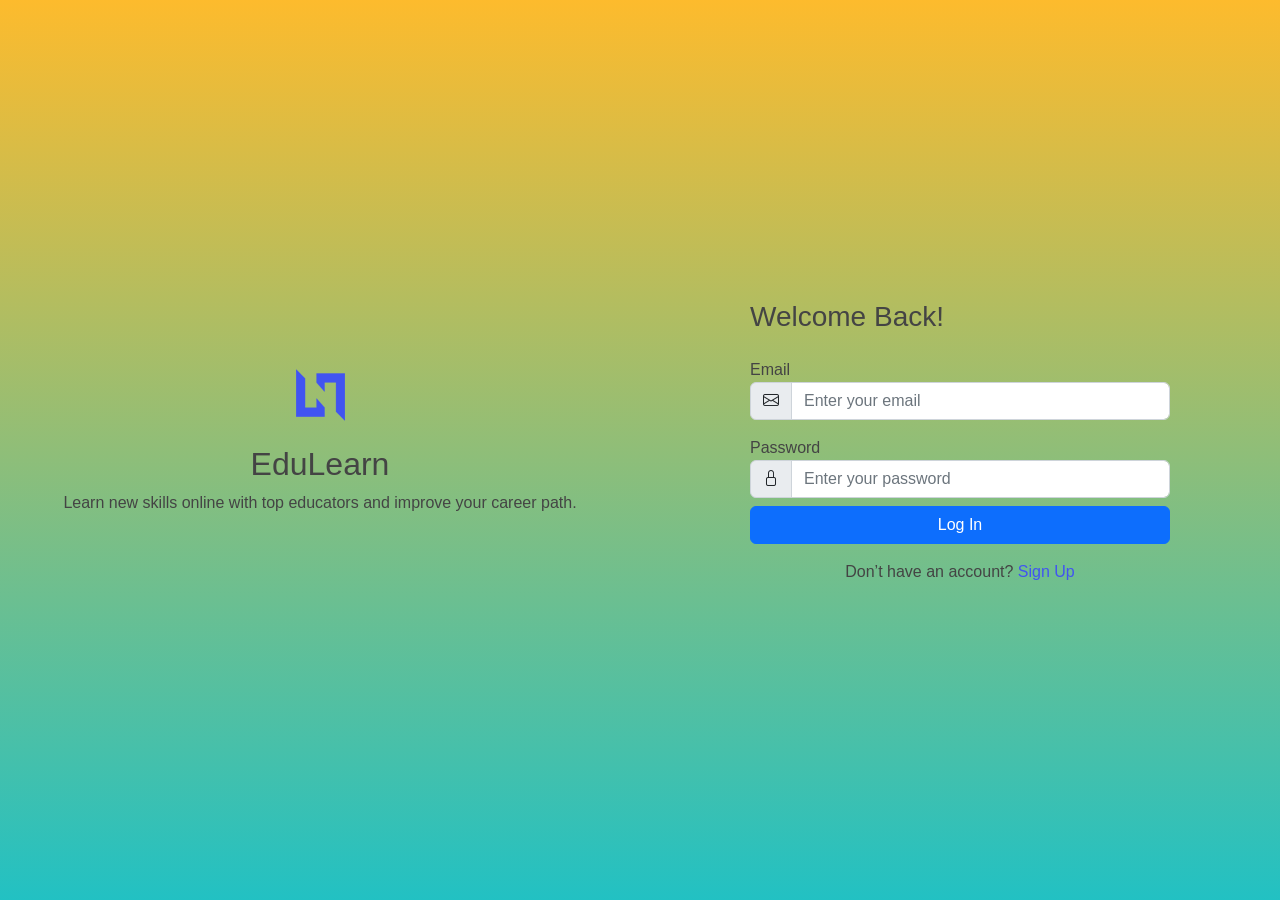
==== Frontend/index.html @ 51e7452d "first commit" ====
<!DOCTYPE html>
<html lang="en">
<head>
<meta charset="UTF-8">
<meta name="viewport" content="width=device-width, initial-scale=1.0">
<title>EduLearn Auth</title>

<link rel="stylesheet" href="assets/vendor/bootstrap/css/bootstrap.min.css">
<link rel="stylesheet" href="assets/vendor/bootstrap-icons/bootstrap-icons.css">
<link rel="stylesheet" href="assets/css/style.css">

</head>
<body>

<section class="login-section">

<div class="container-fluid">
<div class="row align-items-center">

<!-- LEFT SIDE -->
<div class="col-lg-6 login-left text-center">
    
    <div class="login-illustration mb-4">
        <img src="assets/img/logo.png" class="img-fluid" alt="">
    </div>

    <h2>EduLearn</h2>
    <p>Learn new skills online with top educators and improve your career path.</p>

</div>

<!-- RIGHT SIDE -->
<div class="col-lg-6 login-right d-flex align-items-center">

<div class="login-form-wrapper">

<!-- LOGIN FORM -->
<div id="loginForm">

<h3 class="mb-4">Welcome Back!</h3>

<form onsubmit="loginUser(event)">

<div class="mb-3">
<label>Email</label>
<div class="input-group">
<span class="input-group-text"><i class="bi bi-envelope"></i></span>
<input type="email" id="loginEmail" class="form-control" placeholder="Enter your email" required>
</div>
</div>

<div class="mb-2">
<label>Password</label>
<div class="input-group">
<span class="input-group-text"><i class="bi bi-lock"></i></span>
<input type="password" id="loginPassword" class="form-control" placeholder="Enter your password" required>
</div>
</div>

<button type="submit" class="btn btn-primary w-100 mb-3">Log In</button>

<div class="text-center">
<p>Don’t have an account?
<a href="#" onclick="showRegister()">Sign Up</a>
</p>
</div>

</form>

</div>

<!-- REGISTER FORM -->
<div id="registerForm" style="display:none;">

<h3 class="mb-4">Create Account</h3>

<form onsubmit="registerUser(event)">

<div class="mb-3">
<label>Full Name</label>
<div class="input-group">
<span class="input-group-text"><i class="bi bi-person"></i></span>
<input type="text" id="registerName" class="form-control" placeholder="Enter your name" required>
</div>
</div>

<div class="mb-3">
<label>Email</label>
<div class="input-group">
<span class="input-group-text"><i class="bi bi-envelope"></i></span>
<input type="email" id="registerEmail" class="form-control" placeholder="Enter your email" required>
</div>
</div>

<div class="mb-3">
<label>Password</label>
<div class="input-group">
<span class="input-group-text"><i class="bi bi-lock"></i></span>
<input type="password" id="registerPassword" class="form-control" placeholder="Create password" required>
</div>
</div>

<button type="submit" class="btn btn-primary w-100 mb-3">Register</button>

<div class="text-center">
<p>Already have an account?
<a href="#" onclick="showLogin()">Login</a>
</p>
</div>

</form>

</div>

</div>
</div>

</div>
</div>

</section>

<script src="assets/vendor/bootstrap/js/bootstrap.bundle.min.js"></script>

<script>
// 🔁 SWITCH FORMS
function showRegister(){
document.getElementById("loginForm").style.display="none";
document.getElementById("registerForm").style.display="block";
}

function showLogin(){
document.getElementById("registerForm").style.display="none";
document.getElementById("loginForm").style.display="block";
}

// 🌐 BACKEND URL
const BASE_URL = "http://localhost:8080/api/auth";

// 🔐 LOGIN
async function loginUser(event) {
    event.preventDefault();

    const email = document.getElementById("loginEmail").value;
    const password = document.getElementById("loginPassword").value;

    try {
        const response = await fetch(`${BASE_URL}/login`, {
            method: "POST",
            headers: {
                "Content-Type": "application/json"
            },
            body: JSON.stringify({ email, password })
        });

        const data = await response.text();

        if (response.ok) {
            alert("Login Successful ✅");
            console.log(data);
        } else {
            alert("Error: " + data);
        }

    } catch (error) {
        console.error(error);
        alert("Server error");
    }
}

// 📝 REGISTER
async function registerUser(event) {
    event.preventDefault();

    const name = document.getElementById("registerName").value;
    const email = document.getElementById("registerEmail").value;
    const password = document.getElementById("registerPassword").value;

    try {
        const response = await fetch(`${BASE_URL}/signup`, {
            method: "POST",
            headers: {
                "Content-Type": "application/json"
            },
            body: JSON.stringify({ name, email, password })
        });

        const data = await response.text();

        if (response.ok) {
            alert("Registration Successful ✅");
            showLogin();
        } else {
            alert("Error: " + data);
        }

    } catch (error) {
        console.error(error);
        alert("Server error");
    }
}
</script>

</body>
</html>
---- Frontend/assets/css/style.css ----
:root {
  scroll-behavior: smooth;
}

body {
  font-family: "Open Sans", sans-serif;
  /* background: #f6f9ff; */
  /* background: #EEAECA;
background: radial-gradient(circle, rgba(238, 174, 202, 1) 0%, rgba(148, 187, 233, 1) 100%); */
/* background: #020024;
background: linear-gradient(90deg, rgba(2, 0, 36, 1) 0%, rgba(9, 9, 121, 1) 35%, rgba(0, 212, 255, 1) 100%); */
/* background: #2A7B9B;
background: linear-gradient(90deg, rgba(42, 123, 155, 1) 0%, rgba(87, 199, 133, 1) 50%, rgba(237, 221, 83, 1) 100%); */
background: #22C1C3;
background: linear-gradient(0deg, rgba(34, 193, 195, 1) 0%, rgba(253, 187, 45, 1) 100%);
  color: #444444;
}

a {
  color: #4154f1;
  text-decoration: none;
}

a:hover {
  color: #717ff5;
  text-decoration: none;
}

h1,
h2,
h3,
h4,
h5,
h6 {
  font-family: "Nunito", sans-serif;
}

/*--------------------------------------------------------------
# Main
--------------------------------------------------------------*/
#main {
  margin-top: 60px;
  padding: 20px 30px;
  transition: all 0.3s;
}

@media (max-width: 1199px) {
  #main {
    padding: 20px;
  }
}

/*--------------------------------------------------------------
# Page Title
--------------------------------------------------------------*/
/* css for loading division start */

#divLoading
{
display : none;
}
#divLoading.show
{
display : block;
position : fixed;
z-index: 100;
background-image : url('/srlogistics/sounds/32.gif');
background-color:#666;
opacity : 0.4;
background-repeat : no-repeat;
background-position : center;
left : 0;
bottom : 0;
right : 0;
top : 0;
}
#loadinggif.show
{
left : 50%;
top : 50%;
position : absolute;
z-index : 101;
width : 32px;
height : 32px;
margin-left : -16px;
margin-top : -16px;
}

/* css for loading division end */

.pagetitle {
  margin-bottom: 0px;
}

.pagetitle h1 {
  font-size: 24px;
  margin-bottom: 0;
  font-weight: 600;
  color: #012970;
}

/*--------------------------------------------------------------
# Back to top button
--------------------------------------------------------------*/
.back-to-top {
  position: fixed;
  visibility: hidden;
  opacity: 0;
  right: 15px;
  bottom: 15px;
  z-index: 99999;
  background: #4154f1;
  width: 40px;
  height: 40px;
  border-radius: 4px;
  transition: all 0.4s;
}

.back-to-top i {
  font-size: 24px;
  color: #fff;
  line-height: 0;
}

.back-to-top:hover {
  background: #6776f4;
  color: #fff;
}

.back-to-top.active {
  visibility: visible;
  opacity: 1;
}

/*--------------------------------------------------------------
# Override some default Bootstrap stylings
--------------------------------------------------------------*/
/* Dropdown menus */
.dropdown-menu {
  border-radius: 4px;
  padding: 10px 0;
  -webkit-animation-name: dropdown-animate;
  animation-name: dropdown-animate;
  -webkit-animation-duration: 0.2s;
  animation-duration: 0.2s;
  -webkit-animation-fill-mode: both;
  animation-fill-mode: both;
  border: 0;
  box-shadow: 0 5px 30px 0 rgba(82, 63, 105, 0.2);
}

.dropdown-menu .dropdown-header,
.dropdown-menu .dropdown-footer {
  text-align: center;
  font-size: 15px;
  padding: 10px 25px;
}

.dropdown-menu .dropdown-footer a {
  color: #444444;
  text-decoration: underline;
}

.dropdown-menu .dropdown-footer a:hover {
  text-decoration: none;
}

.dropdown-menu .dropdown-divider {
  color: #a5c5fe;
  margin: 0;
}

.dropdown-menu .dropdown-item {
  font-size: 14px;
  padding: 10px 15px;
  transition: 0.3s;
}

.dropdown-menu .dropdown-item i {
  margin-right: 10px;
  font-size: 18px;
  line-height: 0;
}

.dropdown-menu .dropdown-item:hover {
  background-color: #f6f9ff;
}

@media (min-width: 768px) {
  .dropdown-menu-arrow::before {
    content: "";
    width: 13px;
    height: 13px;
    background: #fff;
    position: absolute;
    top: -7px;
    right: 20px;
    transform: rotate(45deg);
    border-top: 1px solid #eaedf1;
    border-left: 1px solid #eaedf1;
  }
}

@-webkit-keyframes dropdown-animate {
  0% {
    opacity: 0;
  }

  100% {
    opacity: 1;
  }

  0% {
    opacity: 0;
  }
}

@keyframes dropdown-animate {
  0% {
    opacity: 0;
  }

  100% {
    opacity: 1;
  }

  0% {
    opacity: 0;
  }
}

/* Light Backgrounds */
.bg-primary-light {
  background-color: #cfe2ff;
  border-color: #cfe2ff;
}

.bg-secondary-light {
  background-color: #e2e3e5;
  border-color: #e2e3e5;
}

.bg-success-light {
  background-color: #d1e7dd;
  border-color: #d1e7dd;
}

.bg-danger-light {
  background-color: #f8d7da;
  border-color: #f8d7da;
}

.bg-warning-light {
  background-color: #fff3cd;
  border-color: #fff3cd;
}

.bg-info-light {
  background-color: #cff4fc;
  border-color: #cff4fc;
}

.bg-dark-light {
  background-color: #d3d3d4;
  border-color: #d3d3d4;
}

/* Card */
.card {
  margin-bottom: 30px;
  border: none;
  border-radius: 5px;
  box-shadow: 0px 0 30px rgba(1, 41, 112, 0.1);
}

.card-header,
.card-footer {
  border-color: #ebeef4;
  background-color: #fff;
  color: #798eb3;
  padding: 15px;
}

.card-title {
  padding: 20px 0 15px 0;
  font-size: 18px;
  font-weight: 500;
  color: #012970;
  font-family: "Poppins", sans-serif;
}

.card-title span {
  color: #899bbd;
  font-size: 14px;
  font-weight: 400;
}

.card-body {
  padding: 0 20px 20px 20px;
}

.card-img-overlay {
  background-color: rgba(255, 255, 255, 0.6);
}

/* Alerts */
.alert-heading {
  font-weight: 500;
  font-family: "Poppins", sans-serif;
  font-size: 20px;
}

/* Close Button */
.btn-close {
  background-size: 25%;
}

.btn-close:focus {
  outline: 0;
  box-shadow: none;
}

/* Accordion */
.accordion-item {
  border: 1px solid #ebeef4;
}

.accordion-button:focus {
  outline: 0;
  box-shadow: none;
}

.accordion-button:not(.collapsed) {
  color: #012970;
  background-color: #f6f9ff;
}

.accordion-flush .accordion-button {
  padding: 15px 0;
  background: none;
  border: 0;
}

.accordion-flush .accordion-button:not(.collapsed) {
  box-shadow: none;
  color: #4154f1;
}

.accordion-flush .accordion-body {
  padding: 0 0 15px 0;
  color: #3e4f6f;
  font-size: 15px;
}

/* Breadcrumbs */
.breadcrumb {
  font-size: 14px;
  font-family: "Nunito", sans-serif;
  color: #899bbd;
  font-weight: 600;
}

.breadcrumb a {
  color: #899bbd;
  transition: 0.3s;
}

.breadcrumb a:hover {
  color: #51678f;
}

.breadcrumb .breadcrumb-item::before {
  color: #899bbd;
}

.breadcrumb .active {
  color: #51678f;
  font-weight: 600;
}

/* Bordered Tabs */
.nav-tabs-bordered {
  border-bottom: 2px solid #ebeef4;
}

.nav-tabs-bordered .nav-link {
  margin-bottom: -2px;
  border: none;
  color: #2c384e;
}

.nav-tabs-bordered .nav-link:hover,
.nav-tabs-bordered .nav-link:focus {
  color: #4154f1;
}

.nav-tabs-bordered .nav-link.active {
  background-color: #fff;
  color: #4154f1;
  border-bottom: 2px solid #4154f1;
}

/*--------------------------------------------------------------
# Header
--------------------------------------------------------------*/
.logo {
  line-height: 1;
}

@media (min-width: 1200px) {
  .logo {
    width: 280px;
  }
}

.logo img {
  max-height: 26px;
  margin-right: 6px;
}

.logo span {
  font-size: 26px;
  font-weight: 700;
  color: #012970;
  font-family: "Nunito", sans-serif;
}

.header {
  transition: all 0.5s;
  z-index: 997;
  height: 60px;
  box-shadow: 0px 2px 20px rgba(1, 41, 112, 0.1);
  background-color: #fff;
  padding-left: 20px;
  /* Toggle Sidebar Button */
  /* Search Bar */
}

.header .toggle-sidebar-btn {
  font-size: 32px;
  padding-left: 10px;
  cursor: pointer;
  color: #012970;
}

.header .search-bar {
  min-width: 360px;
  padding: 0 20px;
}

@media (max-width: 1199px) {
  .header .search-bar {
    position: fixed;
    top: 50px;
    left: 0;
    right: 0;
    padding: 20px;
    box-shadow: 0px 0px 15px 0px rgba(1, 41, 112, 0.1);
    background: white;
    z-index: 9999;
    transition: 0.3s;
    visibility: hidden;
    opacity: 0;
  }

  .header .search-bar-show {
    top: 60px;
    visibility: visible;
    opacity: 1;
  }
}

.header .search-form {
  width: 100%;
}

.header .search-form input {
  border: 0;
  font-size: 14px;
  color: #012970;
  border: 1px solid rgba(1, 41, 112, 0.2);
  padding: 7px 38px 7px 8px;
  border-radius: 3px;
  transition: 0.3s;
  width: 100%;
}

.header .search-form input:focus,
.header .search-form input:hover {
  outline: none;
  box-shadow: 0 0 10px 0 rgba(1, 41, 112, 0.15);
  border: 1px solid rgba(1, 41, 112, 0.3);
}

.header .search-form button {
  border: 0;
  padding: 0;
  margin-left: -30px;
  background: none;
}

.header .search-form button i {
  color: #012970;
}

/*--------------------------------------------------------------
# Header Nav
--------------------------------------------------------------*/
.header-nav ul {
  list-style: none;
}

.header-nav>ul {
  margin: 0;
  padding: 0;
}

.header-nav .nav-icon {
  font-size: 22px;
  color: #012970;
  margin-right: 25px;
  position: relative;
}

.header-nav .nav-profile {
  color: #012970;
}

.header-nav .nav-profile img {
  max-height: 36px;
}

.header-nav .nav-profile span {
  font-size: 14px;
  font-weight: 600;
}

.header-nav .badge-number {
  position: absolute;
  inset: -2px -5px auto auto;
  font-weight: normal;
  font-size: 12px;
  padding: 3px 6px;
}

.header-nav .notifications {
  inset: 8px -15px auto auto !important;
}

.header-nav .notifications .notification-item {
  display: flex;
  align-items: center;
  padding: 15px 10px;
  transition: 0.3s;
}

.header-nav .notifications .notification-item i {
  margin: 0 20px 0 10px;
  font-size: 24px;
}

.header-nav .notifications .notification-item h4 {
  font-size: 16px;
  font-weight: 600;
  margin-bottom: 5px;
}

.header-nav .notifications .notification-item p {
  font-size: 13px;
  margin-bottom: 3px;
  color: #919191;
}

.header-nav .notifications .notification-item:hover {
  background-color: #f6f9ff;
}

.header-nav .messages {
  inset: 8px -15px auto auto !important;
}

.header-nav .messages .message-item {
  padding: 15px 10px;
  transition: 0.3s;
}

.header-nav .messages .message-item a {
  display: flex;
}

.header-nav .messages .message-item img {
  margin: 0 20px 0 10px;
  max-height: 40px;
}

.header-nav .messages .message-item h4 {
  font-size: 16px;
  font-weight: 600;
  margin-bottom: 5px;
  color: #444444;
}

.header-nav .messages .message-item p {
  font-size: 13px;
  margin-bottom: 3px;
  color: #919191;
}

.header-nav .messages .message-item:hover {
  background-color: #f6f9ff;
}

.header-nav .profile {
  min-width: 240px;
  padding-bottom: 0;
  top: 8px !important;
}

.header-nav .profile .dropdown-header h6 {
  font-size: 18px;
  margin-bottom: 0;
  font-weight: 600;
  color: #444444;
}

.header-nav .profile .dropdown-header span {
  font-size: 14px;
}

.header-nav .profile .dropdown-item {
  font-size: 14px;
  padding: 10px 15px;
  transition: 0.3s;
}

.header-nav .profile .dropdown-item i {
  margin-right: 10px;
  font-size: 18px;
  line-height: 0;
}

.header-nav .profile .dropdown-item:hover {
  background-color: #f6f9ff;
}

/*--------------------------------------------------------------
# Sidebar
--------------------------------------------------------------*/
.sidebar {
  position: fixed;
  top: 60px;
  left: 0;
  bottom: 0;
  width: 300px;
  z-index: 996;
  transition: all 0.3s;
  padding: 20px;
  overflow-y: auto;
  scrollbar-width: thin;
  scrollbar-color: #aab7cf transparent;
  box-shadow: 0px 0px 20px rgba(1, 41, 112, 0.1);
  background-color: #fff;
}

@media (max-width: 1199px) {
  .sidebar {
    left: -300px;
  }
}

.sidebar::-webkit-scrollbar {
  width: 5px;
  height: 8px;
  background-color: #fff;
}

.sidebar::-webkit-scrollbar-thumb {
  background-color: #aab7cf;
}

@media (min-width: 1200px) {

  #main,
  #footer {
    margin-left: 300px;
  }
}

@media (max-width: 1199px) {
  .toggle-sidebar .sidebar {
    left: 0;
  }
}

@media (min-width: 1200px) {

  .toggle-sidebar #main,
  .toggle-sidebar #footer {
    margin-left: 0;
  }

  .toggle-sidebar .sidebar {
    left: -300px;
  }
}

.sidebar-nav {
  padding: 0;
  margin: 0;
  list-style: none;
}

.sidebar-nav li {
  padding: 0;
  margin: 0;
  list-style: none;
}

.sidebar-nav .nav-item {
  margin-bottom: 5px;
}

.sidebar-nav .nav-heading {
  font-size: 11px;
  text-transform: uppercase;
  color: #899bbd;
  font-weight: 600;
  margin: 10px 0 5px 15px;
}

.sidebar-nav .nav-link {
  display: flex;
  align-items: center;
  font-size: 15px;
  font-weight: 600;
  color: #4154f1;
  transition: 0.3;
  background: #f6f9ff;
  padding: 10px 15px;
  border-radius: 4px;
}

.sidebar-nav .nav-link i {
  font-size: 16px;
  margin-right: 10px;
  color: #4154f1;
}

.sidebar-nav .nav-link.collapsed {
  color: #012970;
  background: #fff;
}

.sidebar-nav .nav-link.collapsed i {
  color: #899bbd;
}

.sidebar-nav .nav-link:hover {
  color: #4154f1;
  background: #f6f9ff;
}

.sidebar-nav .nav-link:hover i {
  color: #4154f1;
}

.sidebar-nav .nav-link .bi-chevron-down {
  margin-right: 0;
  transition: transform 0.2s ease-in-out;
}

.sidebar-nav .nav-link:not(.collapsed) .bi-chevron-down {
  transform: rotate(180deg);
}

.sidebar-nav .nav-content {
  padding: 5px 0 0 0;
  margin: 0;
  list-style: none;
}

.sidebar-nav .nav-content a {
  display: flex;
  align-items: center;
  font-size: 14px;
  font-weight: 600;
  color: #012970;
  transition: 0.3;
  padding: 10px 0 10px 40px;
  transition: 0.3s;
}

.sidebar-nav .nav-content a i {
  font-size: 6px;
  margin-right: 8px;
  line-height: 0;
  border-radius: 50%;
}

.sidebar-nav .nav-content a:hover,
.sidebar-nav .nav-content a.active {
  color: #4154f1;
}

.sidebar-nav .nav-content a.active i {
  background-color: #4154f1;
}

/*--------------------------------------------------------------
# Dashboard
--------------------------------------------------------------*/
/* Filter dropdown */
.dashboard .filter {
  position: absolute;
  right: 0px;
  top: 15px;
  
}

.dashboard .filter .icon {
  color: #aab7cf;
  padding-right: 20px;
  padding-bottom: 5px;
  transition: 0.3s;
  font-size: 16px;
}

.dashboard .filter .icon:hover,
.dashboard .filter .icon:focus {
  color: #4154f1;
}

.dashboard .filter .dropdown-header {
  padding: 8px 15px;
}

.dashboard .filter .dropdown-header h6 {
  text-transform: uppercase;
  font-size: 14px;
  font-weight: 600;
  letter-spacing: 1px;
  color: #aab7cf;
  margin-bottom: 0;
  padding: 0;
}

.dashboard .filter .dropdown-item {
  padding: 8px 15px;
}

/* Info Cards */
.dashboard .info-card {
  padding-bottom: 10px;
}

.dashboard .info-card h6 {
  font-size: 28px;
  color: #012970;
  font-weight: 700;
  margin: 0;
  padding: 0;
}

.dashboard .card-icon {
  font-size: 32px;
  line-height: 0;
  width: 64px;
  height: 64px;
  flex-shrink: 0;
  flex-grow: 0;
}

.dashboard .sales-card .card-icon {
  color: #4154f1;
  background: #f6f6fe;
}

.dashboard .revenue-card .card-icon {
  color: #2eca6a;
  background: #e0f8e9;
}

.dashboard .customers-card .card-icon {
  color: #ff771d;
  background: #ffecdf;
}

/* Activity */
.dashboard .activity {
  font-size: 14px;
}

.dashboard .activity .activity-item .activite-label {
  color: #888;
  position: relative;
  flex-shrink: 0;
  flex-grow: 0;
  min-width: 64px;
}

.dashboard .activity .activity-item .activite-label::before {
  content: "";
  position: absolute;
  right: -11px;
  width: 4px;
  top: 0;
  bottom: 0;
  background-color: #eceefe;
}

.dashboard .activity .activity-item .activity-badge {
  margin-top: 3px;
  z-index: 1;
  font-size: 11px;
  line-height: 0;
  border-radius: 50%;
  flex-shrink: 0;
  border: 3px solid #fff;
  flex-grow: 0;
}

.dashboard .activity .activity-item .activity-content {
  padding-left: 10px;
  padding-bottom: 20px;
}

.dashboard .activity .activity-item:first-child .activite-label::before {
  top: 5px;
}

.dashboard .activity .activity-item:last-child .activity-content {
  padding-bottom: 0;
}

/* News & Updates */
.dashboard .news .post-item+.post-item {
  margin-top: 15px;
}

.dashboard .news img {
  width: 80px;
  float: left;
  border-radius: 5px;
}

.dashboard .news h4 {
  font-size: 15px;
  margin-left: 95px;
  font-weight: bold;
  margin-bottom: 5px;
}

.dashboard .news h4 a {
  color: #012970;
  transition: 0.3s;
}

.dashboard .news h4 a:hover {
  color: #4154f1;
}

.dashboard .news p {
  font-size: 14px;
  color: #777777;
  margin-left: 95px;
}

/* Recent Sales */
.dashboard .recent-sales {
  font-size: 14px;
}

.dashboard .recent-sales .table thead {
  background: #f6f6fe;
}

.dashboard .recent-sales .table thead th {
  border: 0;
}

.dashboard .recent-sales .dataTable-top {
  padding: 0 0 10px 0;
}

.dashboard .recent-sales .dataTable-bottom {
  padding: 10px 0 0 0;
}

/* Top Selling */
.dashboard .top-selling {
  font-size: 14px;
}

.dashboard .top-selling .table thead {
  background: #f6f6fe;
}

.dashboard .top-selling .table thead th {
  border: 0;
}

.dashboard .top-selling .table tbody td {
  vertical-align: middle;
}

.dashboard .top-selling img {
  border-radius: 5px;
  max-width: 60px;
}

/*--------------------------------------------------------------
# Icons list page
--------------------------------------------------------------*/
.iconslist {
  display: grid;
  max-width: 100%;
  grid-template-columns: repeat(auto-fit, minmax(180px, 1fr));
  gap: 1.25rem;
  padding-top: 15px;
}

.iconslist .icon {
  background-color: #fff;
  border-radius: 0.25rem;
  text-align: center;
  color: #012970;
  padding: 15px 0;
}

.iconslist i {
  margin: 0.25rem;
  font-size: 2.5rem;
}

.iconslist .label {
  font-family: var(--bs-font-monospace);
  display: inline-block;
  width: 100%;
  overflow: hidden;
  padding: 0.25rem;
  font-size: 12px;
  text-overflow: ellipsis;
  white-space: nowrap;
  color: #666;
}

/*--------------------------------------------------------------
# Profie Page
--------------------------------------------------------------*/
.profile .profile-card img {
  max-width: 120px;
}

.profile .profile-card h2 {
  font-size: 24px;
  font-weight: 700;
  color: #2c384e;
  margin: 10px 0 0 0;
}

.profile .profile-card h3 {
  font-size: 18px;
}

.profile .profile-card .social-links a {
  font-size: 20px;
  display: inline-block;
  color: rgba(1, 41, 112, 0.5);
  line-height: 0;
  margin-right: 10px;
  transition: 0.3s;
}

.profile .profile-card .social-links a:hover {
  color: #012970;
}

.profile .profile-overview .row {
  margin-bottom: 20px;
  font-size: 15px;
}

.profile .profile-overview .card-title {
  color: #012970;
}

.profile .profile-overview .label {
  font-weight: 600;
  color: rgba(1, 41, 112, 0.6);
}

.profile .profile-edit label {
  font-weight: 600;
  color: rgba(1, 41, 112, 0.6);
}

.profile .profile-edit img {
  max-width: 120px;
}

/*--------------------------------------------------------------
# F.A.Q Page
--------------------------------------------------------------*/
.faq .basic h6 {
  font-size: 18px;
  font-weight: 600;
  color: #4154f1;
}

.faq .basic p {
  color: #6980aa;
}

/*--------------------------------------------------------------
# Contact
--------------------------------------------------------------*/
.contact .info-box {
  padding: 28px 30px;
}

.contact .info-box i {
  font-size: 38px;
  line-height: 0;
  color: #4154f1;
}

.contact .info-box h3 {
  font-size: 20px;
  color: #012970;
  font-weight: 700;
  margin: 20px 0 10px 0;
}

.contact .info-box p {
  padding: 0;
  line-height: 24px;
  font-size: 14px;
  margin-bottom: 0;
}

.contact .php-email-form .error-message {
  display: none;
  color: #fff;
  background: #ed3c0d;
  text-align: left;
  padding: 15px;
  margin-bottom: 24px;
  font-weight: 600;
}

.contact .php-email-form .sent-message {
  display: none;
  color: #fff;
  background: #18d26e;
  text-align: center;
  padding: 15px;
  margin-bottom: 24px;
  font-weight: 600;
}

.contact .php-email-form .loading {
  display: none;
  background: #fff;
  text-align: center;
  padding: 15px;
  margin-bottom: 24px;
}

.contact .php-email-form .loading:before {
  content: "";
  display: inline-block;
  border-radius: 50%;
  width: 24px;
  height: 24px;
  margin: 0 10px -6px 0;
  border: 3px solid #18d26e;
  border-top-color: #eee;
  -webkit-animation: animate-loading 1s linear infinite;
  animation: animate-loading 1s linear infinite;
}

.contact .php-email-form input,
.contact .php-email-form textarea {
  border-radius: 0;
  box-shadow: none;
  font-size: 14px;
  border-radius: 0;
}

.contact .php-email-form input:focus,
.contact .php-email-form textarea:focus {
  border-color: #4154f1;
}

.contact .php-email-form input {
  padding: 10px 15px;
}

.contact .php-email-form textarea {
  padding: 12px 15px;
}

.contact .php-email-form button[type=submit] {
  background: #4154f1;
  border: 0;
  padding: 10px 30px;
  color: #fff;
  transition: 0.4s;
  border-radius: 4px;
}

.contact .php-email-form button[type=submit]:hover {
  background: #5969f3;
}

@-webkit-keyframes animate-loading {
  0% {
    transform: rotate(0deg);
  }

  100% {
    transform: rotate(360deg);
  }
}

@keyframes animate-loading {
  0% {
    transform: rotate(0deg);
  }

  100% {
    transform: rotate(360deg);
  }
}

/*--------------------------------------------------------------
# Error 404
--------------------------------------------------------------*/
.error-404 {
  padding: 30px;
}

.error-404 h1 {
  font-size: 180px;
  font-weight: 700;
  color: #4154f1;
  margin-bottom: 0;
  line-height: 150px;
}

.error-404 h2 {
  font-size: 24px;
  font-weight: 700;
  color: #012970;
  margin-bottom: 30px;
}

.error-404 .btn {
  background: #51678f;
  color: #fff;
  padding: 8px 30px;
}

.error-404 .btn:hover {
  background: #3e4f6f;
}

@media (min-width: 992px) {
  .error-404 img {
    max-width: 50%;
  }
}

/*--------------------------------------------------------------
# Footer
--------------------------------------------------------------*/
.footer {
  padding: 20px 0;
  font-size: 14px;
  transition: all 0.3s;
  border-top: 1px solid #cddfff;
}

.footer .copyright {
  text-align: center;
  color: #012970;
}

.footer .credits {
  padding-top: 5px;
  text-align: center;
  font-size: 13px;
  color: #012970;
}

/* ===== LOGIN PAGE CENTER FIX ===== */

.login-section{
    min-height: 100vh;
    display: flex;
    align-items: center;     /* vertical center */
    justify-content: center;
}

.login-left,
.login-right{
    display: flex;
    flex-direction: column;
    justify-content: center;
}

.login-form-wrapper{
    width: 100%;
    max-width: 420px;
    margin: auto;
}

/* little push down */
@media (min-width:992px){
    .login-section{
        padding-top: 40px;
        padding-bottom: 40px;
    }
}
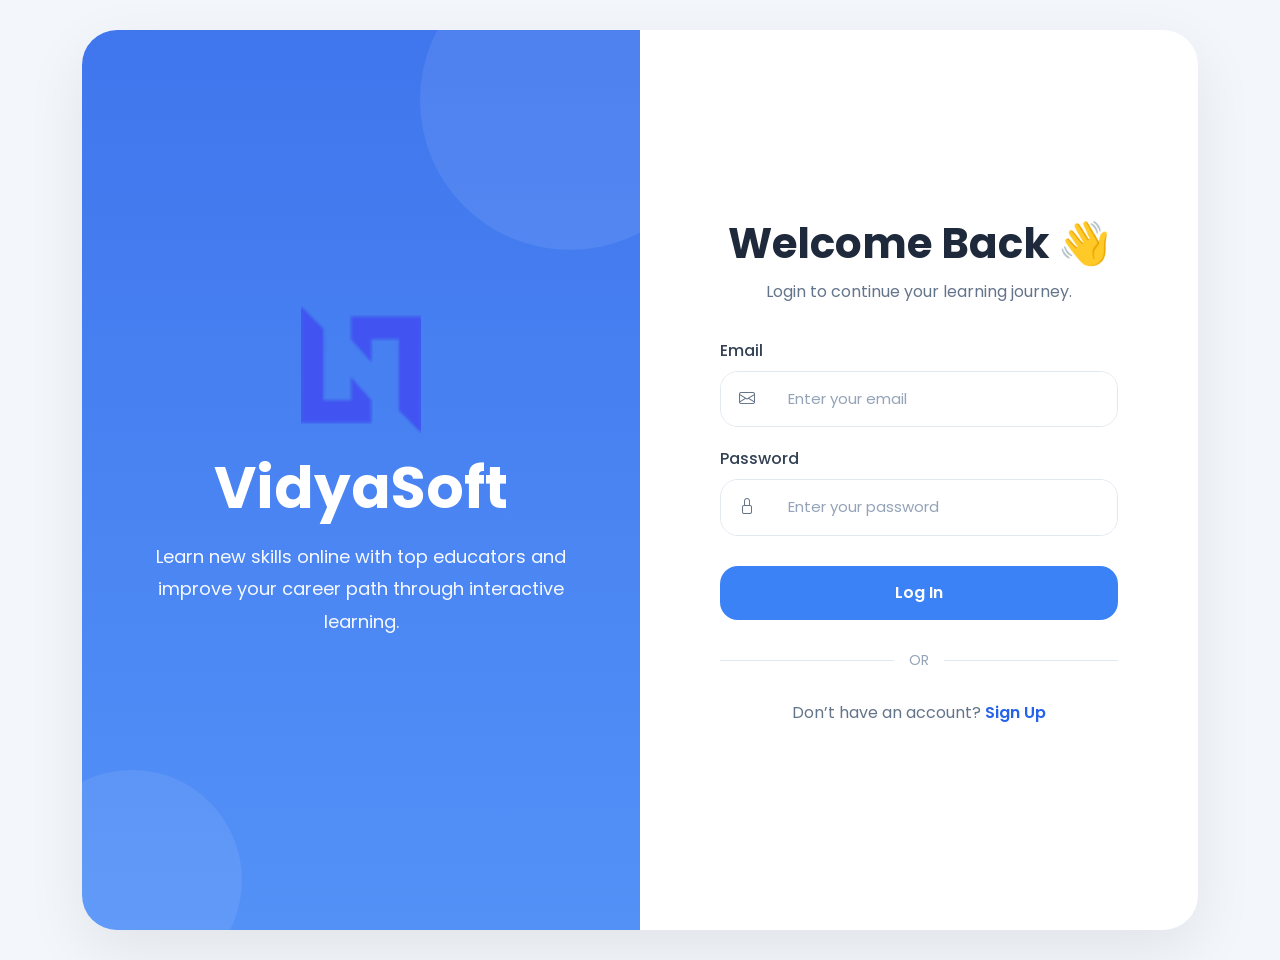
==== commit 4c841eab: "second commit" ====
--- a/Frontend/index.html
+++ b/Frontend/index.html
@@ -3,109 +3,498 @@
 <head>
 <meta charset="UTF-8">
 <meta name="viewport" content="width=device-width, initial-scale=1.0">
-<title>EduLearn Auth</title>
-
+
+<title>VidyaSoft Auth</title>
+
+<!-- BOOTSTRAP -->
 <link rel="stylesheet" href="assets/vendor/bootstrap/css/bootstrap.min.css">
+
+<!-- ICONS -->
 <link rel="stylesheet" href="assets/vendor/bootstrap-icons/bootstrap-icons.css">
-<link rel="stylesheet" href="assets/css/style.css">
+
+<!-- GOOGLE FONT -->
+<link href="https://fonts.googleapis.com/css2?family=Poppins:wght@300;400;500;600;700&display=swap" rel="stylesheet">
+
+<style>
+
+*{
+    margin:0;
+    padding:0;
+    box-sizing:border-box;
+    font-family:'Poppins',sans-serif;
+}
+
+body{
+    background:#f3f6fb;
+    overflow-x:hidden;
+}
+
+/* ================= MAIN SECTION ================= */
+
+.login-section{
+    min-height:100vh;
+    display:flex;
+    align-items:center;
+    justify-content:center;
+    padding:30px;
+}
+
+/* ================= MAIN CARD ================= */
+
+.auth-wrapper{
+    width:100%;
+    max-width:1250px;
+    margin:auto;
+    background:#fff;
+    border-radius:35px;
+    overflow:hidden;
+    box-shadow:0 20px 60px rgba(0,0,0,0.08);
+}
+
+/* ================= LEFT SIDE ================= */
+
+.login-left{
+    background:
+    linear-gradient(rgba(37,99,235,0.88), rgba(59,130,246,0.88)),
+    url('https://images.unsplash.com/photo-1516321318423-f06f85e504b3?q=80&w=1400');
+
+    background-size:cover;
+    background-position:center;
+
+    min-height:100vh;
+
+    display:flex;
+    flex-direction:column;
+    justify-content:center;
+    align-items:center;
+
+    padding:60px;
+    color:white;
+    position:relative;
+}
+
+.login-left::before{
+    content:'';
+    position:absolute;
+    width:300px;
+    height:300px;
+    border-radius:50%;
+    background:rgba(255,255,255,0.08);
+    top:-80px;
+    right:-80px;
+}
+
+.login-left::after{
+    content:'';
+    position:absolute;
+    width:220px;
+    height:220px;
+    border-radius:50%;
+    background:rgba(255,255,255,0.08);
+    bottom:-60px;
+    left:-60px;
+}
+
+.login-left > *{
+    position:relative;
+    z-index:2;
+}
+
+.login-illustration img{
+    width:120px;
+    margin-bottom:20px;
+}
+
+.login-left h2{
+    font-size:58px;
+    font-weight:700;
+    margin-bottom:18px;
+}
+
+.login-left p{
+    max-width:500px;
+    text-align:center;
+    line-height:1.8;
+    font-size:18px;
+    opacity:0.95;
+}
+
+/* ================= RIGHT SIDE ================= */
+
+.login-right{
+    background:#fff;
+    display:flex;
+    justify-content:center;
+    align-items:center;
+    padding:60px 80px;
+}
+
+/* ================= FORM WRAPPER ================= */
+
+.login-form-wrapper{
+    width:100%;
+    max-width:430px;
+    margin:auto;
+}
+
+/* ================= FORM ================= */
+
+.login-form-wrapper h3{
+    font-size:42px;
+    font-weight:700;
+    color:#1e293b;
+    margin-bottom:10px;
+    text-align:center;
+}
+
+.form-subtitle{
+    color:#64748b;
+    margin-bottom:35px;
+    text-align:center;
+}
+
+label{
+    font-weight:500;
+    margin-bottom:8px;
+    color:#334155;
+}
+
+.input-group{
+    border-radius:18px;
+    overflow:hidden;
+    margin-bottom:20px;
+    border:1px solid #e2e8f0;
+    transition:0.3s;
+}
+
+.input-group:focus-within{
+    border-color:#3b82f6;
+    box-shadow:0 0 0 4px rgba(59,130,246,0.1);
+}
+
+.input-group-text{
+    background:#fff;
+    border:none;
+    padding:0 18px;
+    color:#64748b;
+}
+
+.form-control{
+    border:none;
+    padding:16px;
+    box-shadow:none !important;
+    font-size:15px;
+}
+
+.form-control::placeholder{
+    color:#94a3b8;
+}
+
+/* ================= BUTTON ================= */
+
+.btn-primary{
+    background:#3b82f6;
+    border:none;
+    padding:15px;
+    border-radius:18px;
+    font-weight:600;
+    transition:0.3s;
+    margin-top:10px;
+}
+
+.btn-primary:hover{
+    background:#2563eb;
+    transform:translateY(-2px);
+}
+
+/* ================= LINKS ================= */
+
+.auth-switch{
+    margin-top:22px;
+    color:#64748b;
+}
+
+.auth-switch a{
+    text-decoration:none;
+    color:#2563eb;
+    font-weight:600;
+}
+
+.auth-switch a:hover{
+    text-decoration:underline;
+}
+
+/* ================= DIVIDER ================= */
+
+.divider{
+    display:flex;
+    align-items:center;
+    margin:30px 0;
+}
+
+.divider::before,
+.divider::after{
+    content:'';
+    flex:1;
+    height:1px;
+    background:#e2e8f0;
+}
+
+.divider span{
+    padding:0 15px;
+    color:#94a3b8;
+    font-size:14px;
+}
+
+/* ================= RESPONSIVE ================= */
+
+@media(max-width:992px){
+
+    .login-left{
+        min-height:400px;
+        padding:50px 30px;
+    }
+
+    .login-left h2{
+        font-size:44px;
+    }
+
+    .login-right{
+        padding:50px 30px;
+    }
+
+}
+
+@media(max-width:768px){
+
+    .login-section{
+        padding:15px;
+    }
+
+    .auth-wrapper{
+        border-radius:25px;
+    }
+
+    .login-left{
+        min-height:320px;
+    }
+
+    .login-left h2{
+        font-size:38px;
+    }
+
+    .login-left p{
+        font-size:16px;
+    }
+
+    .login-form-wrapper h3{
+        font-size:34px;
+    }
+
+}
+
+</style>
 
 </head>
+
 <body>
 
 <section class="login-section">
 
-<div class="container-fluid">
-<div class="row align-items-center">
-
-<!-- LEFT SIDE -->
+<div class="container d-flex justify-content-center align-items-center">
+
+<div class="auth-wrapper">
+
+<div class="row g-0 align-items-center justify-content-center">
+
+<!-- ================= LEFT SIDE ================= -->
+
 <div class="col-lg-6 login-left text-center">
-    
-    <div class="login-illustration mb-4">
+
+    <div class="login-illustration">
         <img src="assets/img/logo.png" class="img-fluid" alt="">
     </div>
 
-    <h2>EduLearn</h2>
-    <p>Learn new skills online with top educators and improve your career path.</p>
-
-</div>
-
-<!-- RIGHT SIDE -->
-<div class="col-lg-6 login-right d-flex align-items-center">
+    <h2>VidyaSoft</h2>
+
+    <p>
+        Learn new skills online with top educators and
+        improve your career path through interactive learning.
+    </p>
+
+</div>
+
+<!-- ================= RIGHT SIDE ================= -->
+
+<div class="col-lg-6 login-right d-flex justify-content-center align-items-center">
 
 <div class="login-form-wrapper">
 
-<!-- LOGIN FORM -->
+<!-- ================= LOGIN FORM ================= -->
+
 <div id="loginForm">
 
-<h3 class="mb-4">Welcome Back!</h3>
+<h3>Welcome Back 👋</h3>
+
+<p class="form-subtitle">
+    Login to continue your learning journey.
+</p>
 
 <form onsubmit="loginUser(event)">
 
 <div class="mb-3">
+
 <label>Email</label>
+
 <div class="input-group">
-<span class="input-group-text"><i class="bi bi-envelope"></i></span>
-<input type="email" id="loginEmail" class="form-control" placeholder="Enter your email" required>
-</div>
+
+<span class="input-group-text">
+<i class="bi bi-envelope"></i>
+</span>
+
+<input
+type="email"
+id="loginEmail"
+class="form-control"
+placeholder="Enter your email"
+required>
+
+</div>
+
 </div>
 
 <div class="mb-2">
+
 <label>Password</label>
+
 <div class="input-group">
-<span class="input-group-text"><i class="bi bi-lock"></i></span>
-<input type="password" id="loginPassword" class="form-control" placeholder="Enter your password" required>
-</div>
-</div>
-
-<button type="submit" class="btn btn-primary w-100 mb-3">Log In</button>
-
-<div class="text-center">
-<p>Don’t have an account?
-<a href="#" onclick="showRegister()">Sign Up</a>
+
+<span class="input-group-text">
+<i class="bi bi-lock"></i>
+</span>
+
+<input
+type="password"
+id="loginPassword"
+class="form-control"
+placeholder="Enter your password"
+required>
+
+</div>
+
+</div>
+
+<button type="submit" class="btn btn-primary w-100">
+    Log In
+</button>
+
+<div class="divider">
+    <span>OR</span>
+</div>
+
+<div class="text-center auth-switch">
+
+<p>
+    Don’t have an account?
+    <a href="#" onclick="showRegister()">Sign Up</a>
 </p>
+
 </div>
 
 </form>
 
 </div>
 
-<!-- REGISTER FORM -->
+<!-- ================= REGISTER FORM ================= -->
+
 <div id="registerForm" style="display:none;">
 
-<h3 class="mb-4">Create Account</h3>
+<h3>Create Account ✨</h3>
+
+<p class="form-subtitle">
+    Join VidyaSoft and start learning today.
+</p>
 
 <form onsubmit="registerUser(event)">
 
 <div class="mb-3">
+
 <label>Full Name</label>
+
 <div class="input-group">
-<span class="input-group-text"><i class="bi bi-person"></i></span>
-<input type="text" id="registerName" class="form-control" placeholder="Enter your name" required>
-</div>
+
+<span class="input-group-text">
+<i class="bi bi-person"></i>
+</span>
+
+<input
+type="text"
+id="registerName"
+class="form-control"
+placeholder="Enter your name"
+required>
+
+</div>
+
 </div>
 
 <div class="mb-3">
+
 <label>Email</label>
+
 <div class="input-group">
-<span class="input-group-text"><i class="bi bi-envelope"></i></span>
-<input type="email" id="registerEmail" class="form-control" placeholder="Enter your email" required>
-</div>
+
+<span class="input-group-text">
+<i class="bi bi-envelope"></i>
+</span>
+
+<input
+type="email"
+id="registerEmail"
+class="form-control"
+placeholder="Enter your email"
+required>
+
+</div>
+
 </div>
 
 <div class="mb-3">
+
 <label>Password</label>
+
 <div class="input-group">
-<span class="input-group-text"><i class="bi bi-lock"></i></span>
-<input type="password" id="registerPassword" class="form-control" placeholder="Create password" required>
-</div>
-</div>
-
-<button type="submit" class="btn btn-primary w-100 mb-3">Register</button>
-
-<div class="text-center">
-<p>Already have an account?
-<a href="#" onclick="showLogin()">Login</a>
+
+<span class="input-group-text">
+<i class="bi bi-lock"></i>
+</span>
+
+<input
+type="password"
+id="registerPassword"
+class="form-control"
+placeholder="Create password"
+required>
+
+</div>
+
+</div>
+
+<button type="submit" class="btn btn-primary w-100">
+    Register
+</button>
+
+<div class="divider">
+    <span>OR</span>
+</div>
+
+<div class="text-center auth-switch">
+
+<p>
+    Already have an account?
+    <a href="#" onclick="showLogin()">Login</a>
 </p>
+
 </div>
 
 </form>
@@ -113,92 +502,158 @@
 </div>
 
 </div>
-</div>
-
-</div>
+
+</div>
+
+</div>
+
 </div>
 
 </section>
 
+<!-- BOOTSTRAP -->
 <script src="assets/vendor/bootstrap/js/bootstrap.bundle.min.js"></script>
 
 <script>
+
 // 🔁 SWITCH FORMS
+
 function showRegister(){
+
 document.getElementById("loginForm").style.display="none";
+
 document.getElementById("registerForm").style.display="block";
+
 }
 
 function showLogin(){
+
 document.getElementById("registerForm").style.display="none";
+
 document.getElementById("loginForm").style.display="block";
+
 }
 
 // 🌐 BACKEND URL
+
 const BASE_URL = "http://localhost:8080/api/auth";
 
 // 🔐 LOGIN
+
 async function loginUser(event) {
+
     event.preventDefault();
 
     const email = document.getElementById("loginEmail").value;
+
     const password = document.getElementById("loginPassword").value;
 
     try {
+
         const response = await fetch(`${BASE_URL}/login`, {
+
             method: "POST",
+
             headers: {
+
                 "Content-Type": "application/json"
+
             },
+
             body: JSON.stringify({ email, password })
+
         });
 
         const data = await response.text();
 
         if (response.ok) {
-            alert("Login Successful ✅");
-            console.log(data);
+
+            // ✅ SAVE LOGIN STATE
+
+            localStorage.setItem("isLoggedIn", "true");
+
+            localStorage.setItem("userEmail", email);
+
+            // ✅ REDIRECT TO DASHBOARD
+
+            window.location.href = "dashboard.html";
+
         } else {
+
             alert("Error: " + data);
+
         }
 
     } catch (error) {
+
         console.error(error);
+
         alert("Server error");
-    }
+
+    }
+
 }
 
 // 📝 REGISTER
+
 async function registerUser(event) {
+
     event.preventDefault();
 
     const name = document.getElementById("registerName").value;
+
     const email = document.getElementById("registerEmail").value;
+
     const password = document.getElementById("registerPassword").value;
 
     try {
+
         const response = await fetch(`${BASE_URL}/signup`, {
+
             method: "POST",
+
             headers: {
+
                 "Content-Type": "application/json"
+
             },
+
             body: JSON.stringify({ name, email, password })
+
         });
 
         const data = await response.text();
 
         if (response.ok) {
+
             alert("Registration Successful ✅");
+
             showLogin();
+
         } else {
+
             alert("Error: " + data);
+
         }
 
     } catch (error) {
+
         console.error(error);
+
         alert("Server error");
-    }
-}
+
+    }
+
+}
+
+// ✅ AUTO REDIRECT IF ALREADY LOGGED IN
+
+if (localStorage.getItem("isLoggedIn") === "true") {
+
+    window.location.href = "dashboard.html";
+
+}
+
 </script>
 
 </body>
